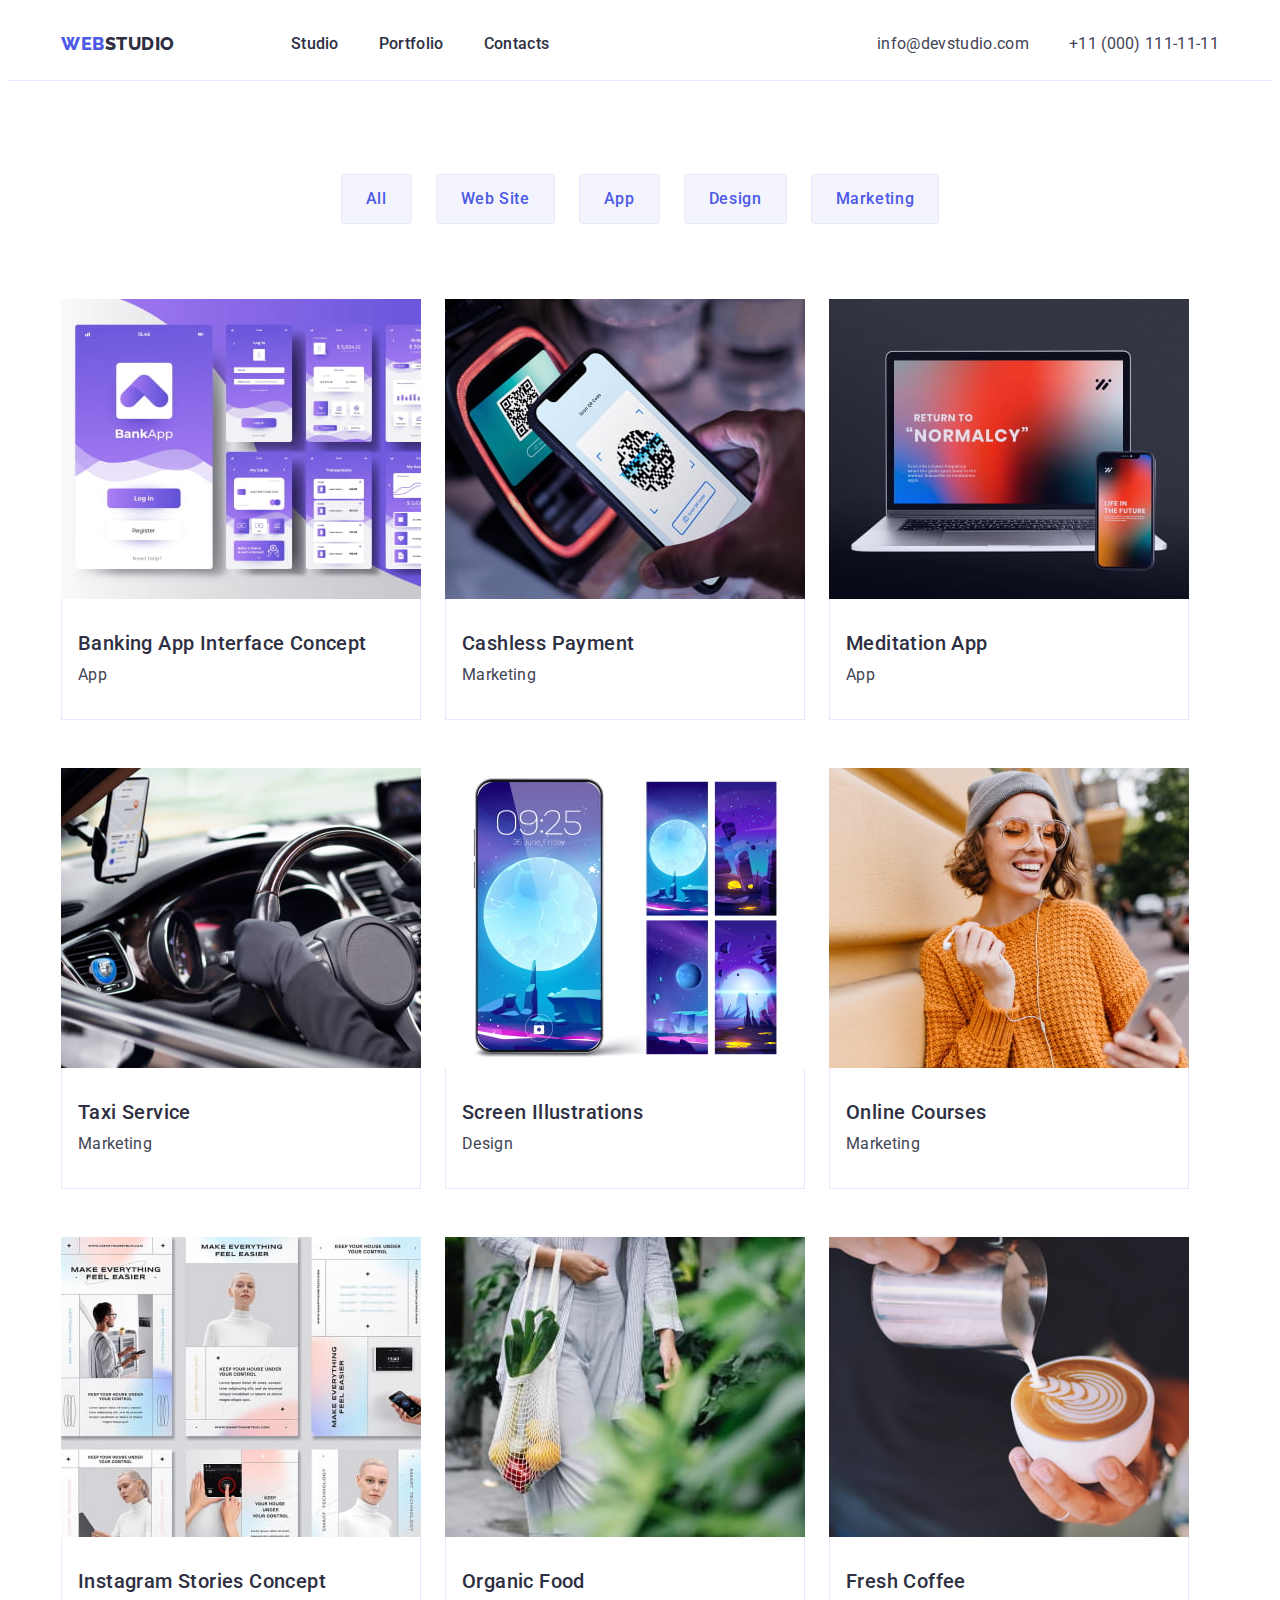
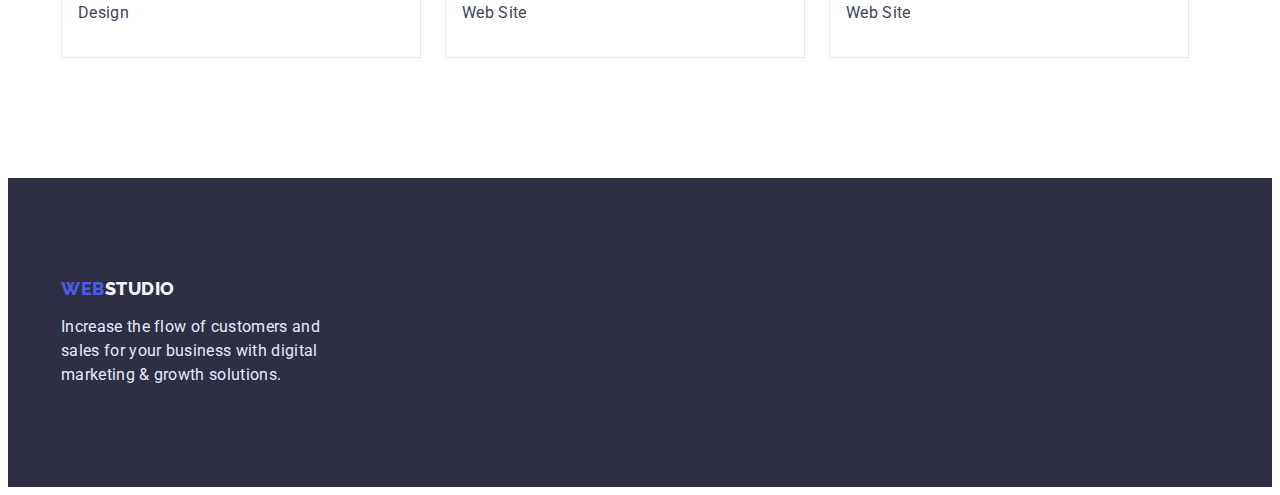
==== portfolio.html @ 3e779978 "Initial commit" ====
<!DOCTYPE html>
<html lang="en">
  <head>
    <meta charset="UTF-8" />
    <meta http-equiv="X-UA-Compatible" content="IE=edge" />
    <meta name="viewport" content="width=device-width, initial-scale=1.0" />
    <title>Document</title>

    <link rel="preconnect" href="https://fonts.googleapis.com" />
    <link rel="preconnect" href="https://fonts.gstatic.com" crossorigin />
    <link
      href="https://fonts.googleapis.com/css2?family=Raleway:wght@800&family=Roboto:wght@400;500;700&display=swap"
      rel="stylesheet"
    />
    <link
      rel="stylesheet"
      href="https://cdnjs.cloudflare.com/ajax/libs/modern-normalize/1.1.0/modern-normalize.min.css"
      integrity="sha512-wpPYUAdjBVSE4KJnH1VR1HeZfpl1ub8YT/NKx4PuQ5NmX2tKuGu6U/JRp5y+Y8XG2tV+wKQpNHVUX03MfMFn9Q=="
      crossorigin="anonymous"
      referrerpolicy="no-referrer"
    />
    <link rel="stylesheet" href="./css/styles.css" />
  </head>
  <body>
    <!-- header -->
    <header class="header">
      <div class="container header-container">
        <nav class="list header-nav">
          <a href="./index.html" class="header-logo link"
            >Web<span class="header-logo-span link">Studio</span></a
          >

          <ul class="list header-nav">
            <li class="header-item">
              <a href="./index.html" class="header-link-text link">Studio</a>
            </li>

            <li class="header-item">
              <a href="./portfolio.html" class="header-link-text link"> Portfolio</a>
            </li>

            <li class="header-item">
              <a href="" class="header-link-text link"> Contacts</a>
            </li>
          </ul>
        </nav>

        <address class="list header-address">
          <ul class="list address-menu">
            <li>
              <a
                href="mailto:info@devstudio.com"
                class="link header-contacts link-color"
                >info@devstudio.com</a
              >
            </li>
            <li>
              <a
                href="tel:+110001111111"
                class="link header-contacts link-color"
                >+11 (000) 111-11-11</a
              >
            </li>
          </ul>
        </address>
      </div>
    </header>
    <main>
      <section class="porftolio-section">
        <div class="container">
          <h1 class="visually-hidden">Portfolio</h1>

          <ul class="list btn-container">
            <li>
              <button type="button" class="btn">All</button>
            </li>
            <li>
              <button type="button" class="btn">Web Site</button>
            </li>
            <li>
              <button type="button" class="btn">App</button>
            </li>
            <li>
              <button type="button" class="btn">Design</button>
            </li>
            <li>
              <button type="button" class="btn">Marketing</button>
            </li>
          </ul>

          <ul class="list photo-container">
            <li class="border">
              <a href="" class="link">
                <img
                  src="./images/section-one-photo.jpg"
                  alt=" App"
                  width="360"
                  height="300"
                />
                <div class="bottom-text">
                  <h2 class="photo-text">Banking App Interface Concept</h2>
                  <p class="photo-comment">App</p>
                </div>
              </a>
            </li>
            <li class="border">
              <a href="" class="link">
                <img
                  src="./images/section-one-photo-t.jpg"
                  alt="Payment"
                  width="360"
                  height="300"
                />
                <div class="bottom-text">
                  <h2 class="photo-text">Cashless Payment</h2>
                  <p class="photo-comment">Marketing</p>
                </div>
              </a>
            </li>
            <li class="border">
              <a href="" class="link">
                <img
                  src="./images/section-one-photo-l.jpg"
                  alt="App"
                  width="360"
                  height="300"
                />
                <div class="bottom-text">
                  <h2 class="photo-text">Meditation App</h2>
                  <p class="photo-comment">App</p>
                </div>
              </a>
            </li>
            <li class="border">
              <a href="" class="link">
                <img
                  src="./images/section-two-photo.jpg"
                  alt="Taxi Service"
                  width="360"
                  height="300"
                />
                <div class="bottom-text">
                  <h2 class="photo-text">Taxi Service</h2>
                  <p class="photo-comment">Marketing</p>
                </div>
              </a>
            </li>
            <li class="border">
              <a href="" class="link">
                <img
                  src="./images/section-two-photo-t.jpg"
                  alt="Design"
                  width="360"
                  height="300"
                />
                <div class="bottom-text">
                  <h2 class="photo-text">Screen Illustrations</h2>
                  <p class="photo-comment">Design</p>
                </div>
              </a>
            </li>
            <li class="border">
              <a href="" class="link">
                <img
                  src="./images/section-two-photo-l.jpg"
                  alt="Online Courses"
                  width="360"
                  height="300"
                />
                <div class="bottom-text">
                  <h2 class="photo-text">Online Courses</h2>
                  <p class="photo-comment">Marketing</p>
                </div>
              </a>
            </li>
            <li class="border">
              <a href="" class="link">
                <img
                  src="./images/section-last-o.jpg"
                  alt="Instagram Stories"
                  width="360"
                  height="300"
                />
                <div class="bottom-text">
                  <h2 class="photo-text">Instagram Stories Concept</h2>
                  <p class="photo-comment">Design</p>
                </div>
              </a>
            </li>
            <li class="border">
              <a href="" class="link">
                <img
                  src="./images/section-last-photo-lemons.jpg"
                  alt="Web Site"
                  width="360"
                  height="300"
                />
                <div class="bottom-text">
                  <h2 class="photo-text">Organic Food</h2>
                  <p class="photo-comment">Web Site</p>
                </div>
              </a>
            </li>
            <li class="border">
              <a href="" class="link">
                <img
                  src="./images/section-last-l.jpg"
                  alt="Fresh Coffee"
                  width="360"
                  height="300"
                />
                <div class="bottom-text">
                  <h2 class="photo-text">Fresh Coffee</h2>
                  <p class="photo-comment">Web Site</p>
                </div>
              </a>
            </li>
          </ul>
        </div>
      </section>
    </main>
    <!-- footer  -->
    <footer class="footer">
      <div class="footer-container container">
        <a href="./index.html" class="footer-logo link"
          >Web<span class="footer-span">Studio</span></a
        >
        <p class="footer-comment">
          Increase the flow of customers and sales for your business with
          digital marketing & growth solutions.
        </p>
      </div>
    </footer>
  </body>
</html>
---- css/styles.css ----
:root {
  --white: #ffffff;
  --iris: #4d5ae5;
  --navy-blue: #2e2f42;
  --ocean: #404bbf;
  --f4f4fd: #f4f4fd;
  --e7e9fc: #e7e9fc;
  --gray: #434455;
}
/* ------------------------------------------------- инструменты------------------------------------------------------------ */
h1,
h2,
h3,
h4,
h5,
h6,
p,
ul {
  margin: 0px;
}
ul {
  padding-left: 0px;
}
img {
  display: block;
}
.visually-hidden {
  position: absolute;
  width: 1px;
  height: 1px;
  margin: -1px;
  border: 0;
  padding: 0;

  white-space: nowrap;
  clip-path: inset(100%);
  clip: rect(0 0 0 0);
  overflow: hidden;
}
.link {
  text-decoration: none;
}
.list {
  list-style-type: none;
}
/*-------------------------------------------------- body------------------------------------------------------------------- */
body {
  background-color: var(--white);
  font-family: "Roboto", sans-serif;
  color: var(--gray);
}
/*-------------------------------------------------- header------------------------------------------------------------------- */
.header {
  border-bottom: 1px solid var(--e7e9fc);
  /* outline: 5px solid teal; */
}
.header-container {
  display: flex;
  align-items: center;
}
.header-logo {
  margin-right: 76px;
  align-items: center;
  font-family: "Raleway", sans-serif;
  font-style: normal;
  font-weight: 800;
  font-size: 18px;
  line-height: 1.17;
  text-transform: uppercase;
  letter-spacing: 0.03em;
  color: var(--iris);
}
.header-logo-span {
  color: var(--navy-blue);
}


.header-link-text
{
  
  display: block;
  padding-top: 24px;
  padding-bottom: 24px;
  font-weight: 500;
  font-size: 16px;
  line-height: 1.5;
  letter-spacing: 0.02em;
  color: var(--navy-blue);

}
.header-contacts {
  letter-spacing: 0.02em;
  font-weight: 400;
  font-size: 16px;
  line-height: 1.5;
  color: var(--gray);
}
.link-color {
  color: var(--gray);
}
.header-text:hover {
  color: var(--ocean);
}
.header-text:focus {
  color: var(--ocean);
}
.header-contacts:hover {
  color: var(--ocean);
}
.header-contacts:focus {
  color: var(--ocean);
}

.link-header {
  /* background-color: tomato; */
}

.header-nav{
   gap: 40px;
  align-items: center;
  display: flex;
  color: var(--navy-blue);
}
.address-menu {
  gap: 40px;
  display: flex;
  align-items: center;
  color: var(--navy-blue);
}

.header-nav :hover , 
.header-nav :focus
{
  color: var(--ocean);
}
.header-address {
  margin-left: auto;
  font-family: "Roboto", sans-serif;
  font-style: normal;
  color: var(--gray);
}
/*-------------------------------------------------- section1------------------------------------------------------------------- */
.hero-section {
  padding-top: 188px;
  padding-bottom: 188px;
  text-align: center;
  background: var(--navy-blue);
}
.hero-text-title {
  width: 496px;
  margin-left: auto;
  margin-right: auto;
  margin-bottom: 48px;

  font-weight: 700;
  font-size: 56px;
  line-height: 1.07;
  letter-spacing: 0.02em;
  color: var(--white);
}
.hero-btn {
  border-radius: 4px;
  border-color: transparent;
  padding: 16px 32px;
  align-items: center;
  background-color: var(--iris);
  font-family: "Roboto", sans-serif;
  font-style: normal;
  font-weight: 500;
  font-size: 16px;
  line-height: 1.5;
  letter-spacing: 0.04em;
  color: var(--white);
  cursor: pointer;
}
.hero-btn:hover {
  background-color: var(--ocean);
  cursor: pointer;
}
.hero-btn:focus {
  background-color: var(--ocean);
}

/*-------------------------------------------------- section2------------------------------------------------------------------- */
.about-hero {
  /* outline: 4px solid orange; */
  padding-top: 120px;
  padding-bottom: 120px;
}
.about-hero .list {
  display: flex;
  gap: 24px;
}
.caption-list {
  flex-basis: calc((100%-3 * 24) / 4);
}
.caption-texts {
  margin-bottom: 8px;
  font-weight: 500;
  font-size: 20px;
  line-height: 1.2;
  letter-spacing: 0.02em;
  color: var(--navy-blue);
}
.caption-comment {
  font-weight: 400;
  font-size: 16px;
  line-height: 1.5;
  letter-spacing: 0.02em;
  color: var(--gray);
}
/*-------------------------------------------------- section3------------------------------------------------------------------- */
.work-hero-caption {
  font-weight: 700;
  font-size: 36px;
  line-height: 1.11;
  text-align: center;
  letter-spacing: 0.02em;
  text-transform: capitalize;
  color: var(--navy-blue);
}
/*-------------------------------------------------- section4------------------------------------------------------------------- */
.hero-team {
  padding-top: 120px;
  padding-bottom: 120px;
  background-color: var(--f4f4fd);
}
.hero-team .list {
  display: flex;
  gap: 24px;
}

.team-caption {
  margin-bottom: 72px;
  font-weight: 700;
  font-size: 36px;
  line-height: 1.11;
  text-align: center;
  letter-spacing: 0.02em;
  text-transform: capitalize;
  color: var(--navy-blue);
}
.our-employees {
  text-align: center;
  margin-top: 32px;
  margin-bottom: 8px;
  font-weight: 500;
  font-size: 20px;
  line-height: 1.2;
  text-align: center;
  letter-spacing: 0.02em;
  color: var(--navy-blue);
}
.empl-comment {
  font-size: 16px;
  line-height: 1.5;
  text-align: center;
  letter-spacing: 0.02em;
  color: var(--gray);
}
/*-------------------------------------------------- section4------------------------------------------------------------------- */
.hero-li {
  padding-bottom: 32px;
  background-color: var(--white);
  border-radius: 0px 0px 4px 4px;
}
.footer {
  /* outline: 4px solid tomato; */
  padding-top: 100px;
  padding-bottom: 100px;
  background-color: var(--navy-blue);
}
.footer-logo {
  font-family: "Raleway", sans-serif;
  font-style: normal;
  font-weight: 800;
  font-size: 18px;
  line-height: 1.17;

  letter-spacing: 0.03em;
  text-transform: uppercase;
  color: var(--iris);
}
.footer-span {
  color: var(--f4f4fd);
}
.footer-comment {
  width: 264px;
  text-align: start;
  margin-top: 16px;
  font-size: 16px;
  line-height: 1.5;
  letter-spacing: 0.02em;
  color: var(--e7e9fc);
}
/*-------------------------------------------------- portfolio------------------------------------------------------------------- */
.photo-text {
  text-align: start;
  margin-bottom: 8px;
  font-weight: 500;
  font-size: 20px;
  line-height: 1.2;
  letter-spacing: 0.02em;
  color: var(--navy-blue);
}
.photo-comment {
  font-size: 16px;
  line-height: 1.5;
  letter-spacing: 0.02em;
  color: #434455;
}
.btn {
  border-radius: 4px;
  border: 1px solid #e7e9fc;
  padding: 12px 24px;

  font-family: "Roboto", sans-serif;
  font-style: normal;
  font-weight: 500;
  font-size: 16px;
  line-height: 1.5;

  letter-spacing: 0.04em;
  color: var(--iris);
  cursor: pointer;
  background-color: var(--f4f4fd);
}
.btn:hover {
  border-color: transparent;
  color: var(--white);
  background-color: var(--ocean);
}
.btn:focus {
  border-color: transparent;
  color: var(--white);
  background-color: var(--ocean);
}
/* --------------------------------------------------------Геометрия---------------------------------------------------------------------- */

.container {
  margin: 0 auto;
  width: 1158px;
  padding-left: 15px;
  padding-right: 15px;
}

.section-container {
  /* outline: 2px solid brown; */
}
.work-hero .list {
  display: flex;
  margin-top: 72px;

  gap: 24px;
}

.work-hero {
  padding-bottom: 120px;
  /* outline: 4px solid tomato; */
}
/* .hero-team {
  outline: 4px solid tomato;
} */

/* portfolio */
.photo-container {
  display: flex;
  gap: 48px 24px;
  flex-wrap: wrap;
  /* outline: 4px solid tomato; */
}
.btn-container {
  /* outline: 4px solid tomato; */
  justify-content: center;
  display: flex;
  gap: 24px;

  margin-bottom: 75px;
  align-items: center;
}
.bottom-text {
  padding-top: 32px;
  padding-bottom: 32px;
  padding-right: 16px;
  padding-left: 16px;
  border: 1px solid var(--e7e9fc);
  border-top: none;
}
.porftolio-section {
  padding-bottom: 120px;
  padding-top: 93px;
}
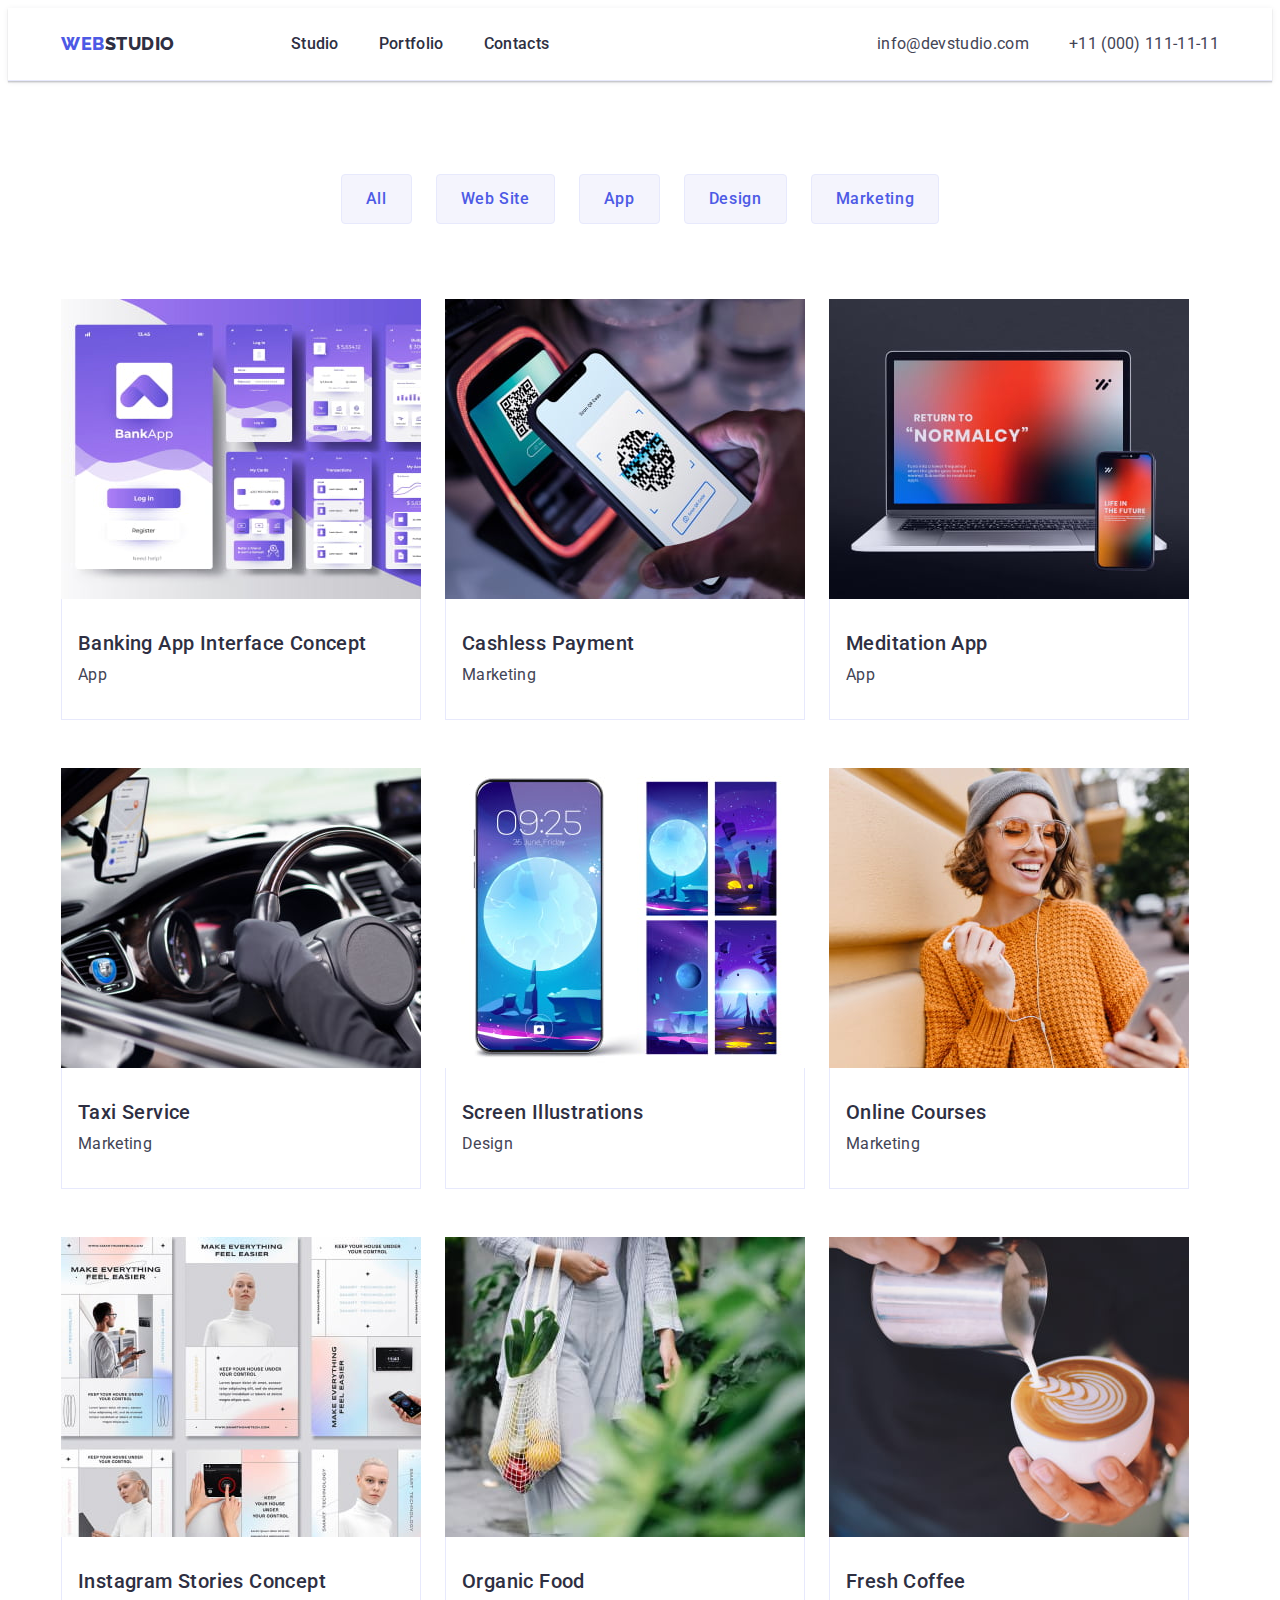
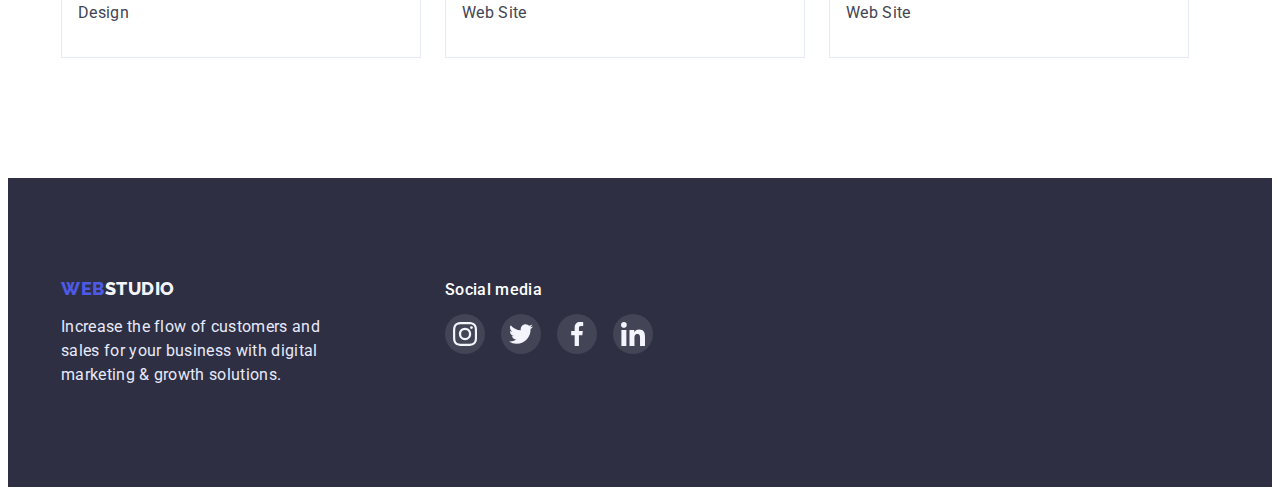
==== commit 1412fea0: "commite" ====
--- a/portfolio.html
+++ b/portfolio.html
@@ -90,7 +90,7 @@
 
           <ul class="list photo-container">
             <li class="border">
-              <a href="" class="link">
+              <a href="" class="link photo-link">
                 <img
                   src="./images/section-one-photo.jpg"
                   alt=" App"
@@ -104,7 +104,7 @@
               </a>
             </li>
             <li class="border">
-              <a href="" class="link">
+              <a href="" class="link photo-link">
                 <img
                   src="./images/section-one-photo-t.jpg"
                   alt="Payment"
@@ -118,7 +118,7 @@
               </a>
             </li>
             <li class="border">
-              <a href="" class="link">
+              <a href="" class="link photo-link">
                 <img
                   src="./images/section-one-photo-l.jpg"
                   alt="App"
@@ -132,7 +132,7 @@
               </a>
             </li>
             <li class="border">
-              <a href="" class="link">
+              <a href="" class="link photo-link">
                 <img
                   src="./images/section-two-photo.jpg"
                   alt="Taxi Service"
@@ -146,7 +146,7 @@
               </a>
             </li>
             <li class="border">
-              <a href="" class="link">
+              <a href="" class="link photo-link">
                 <img
                   src="./images/section-two-photo-t.jpg"
                   alt="Design"
@@ -160,7 +160,7 @@
               </a>
             </li>
             <li class="border">
-              <a href="" class="link">
+              <a href="" class="link photo-link">
                 <img
                   src="./images/section-two-photo-l.jpg"
                   alt="Online Courses"
@@ -174,7 +174,7 @@
               </a>
             </li>
             <li class="border">
-              <a href="" class="link">
+              <a href="" class="link photo-link">
                 <img
                   src="./images/section-last-o.jpg"
                   alt="Instagram Stories"
@@ -188,7 +188,7 @@
               </a>
             </li>
             <li class="border">
-              <a href="" class="link">
+              <a href="" class="link photo-link">
                 <img
                   src="./images/section-last-photo-lemons.jpg"
                   alt="Web Site"
@@ -202,7 +202,7 @@
               </a>
             </li>
             <li class="border">
-              <a href="" class="link">
+              <a href="" class="link photo-link">
                 <img
                   src="./images/section-last-l.jpg"
                   alt="Fresh Coffee"
@@ -219,17 +219,52 @@
         </div>
       </section>
     </main>
-    <!-- footer  -->
-    <footer class="footer">
-      <div class="footer-container container">
-        <a href="./index.html" class="footer-logo link"
-          >Web<span class="footer-span">Studio</span></a
-        >
-        <p class="footer-comment">
-          Increase the flow of customers and sales for your business with
-          digital marketing & growth solutions.
-        </p>
+   <!-- footer  -->
+   <footer class="footer">
+    <div class="footer-container container">
+      <div>
+      <a href="./index.html" class="footer-logo link"
+        >Web<span class="footer-span">Studio</span></a
+      >
+      <p class="footer-comment">
+        Increase the flow of customers and sales for your business with
+        digital marketing & growth solutions.
+      </p>
+    </div>
+      <div class="social-media-container">
+        <p class="our-social-media">Social media</p>
+        <ul class="list social-media-list">
+          <li class="link">
+            <a class="footer-social-media-link" href="">
+              <svg class="footer-social">
+                <use href="./images/symbol-defs.svg#icon-instagram-2"></use>
+              </svg>
+            </a>
+          </li>
+          <li class="link">
+            <a class="footer-social-media-link" href="">
+              <svg class="footer-social">
+                <use href="./images/symbol-defs.svg#icon-twitter-1"></use>
+              </svg>
+            </a>
+          </li>
+          <li class="link">
+            <a class="footer-social-media-link" href="">
+              <svg class="footer-social">
+                <use href="./images/symbol-defs.svg#icon-facebook-1"></use>
+              </svg>
+            </a>
+          </li>
+          <li class="link">
+            <a class="footer-social-media-link" href="">
+              <svg class="footer-social">
+                <use href="./images/symbol-defs.svg#icon-linkedin-1"></use>
+              </svg>
+            </a>
+          </li>
+        </ul>
       </div>
-    </footer>
+    </div>
+  </footer>
   </body>
 </html>
--- a/css/styles.css
+++ b/css/styles.css
@@ -6,6 +6,8 @@
   --f4f4fd: #f4f4fd;
   --e7e9fc: #e7e9fc;
   --gray: #434455;
+  --light-slate: #8e8f99;
+  --green: #31d0aa;
 }
 /* ------------------------------------------------- инструменты------------------------------------------------------------ */
 h1,
@@ -43,6 +45,15 @@
 .list {
   list-style-type: none;
 }
+.icon-options {
+  margin-bottom: 8px;
+  display: flex;
+  align-items: center;
+  justify-content: center;
+  height: 112px;
+  background-color: var(--f4f4fd);
+  border-radius: 4px;
+}
 /*-------------------------------------------------- body------------------------------------------------------------------- */
 body {
   background-color: var(--white);
@@ -52,6 +63,8 @@
 /*-------------------------------------------------- header------------------------------------------------------------------- */
 .header {
   border-bottom: 1px solid var(--e7e9fc);
+  box-shadow: 0px 2px 1px rgba(46, 47, 66, 0.08),
+    0px 1px 1px rgba(46, 47, 66, 0.16), 0px 1px 6px rgba(46, 47, 66, 0.08);
   /* outline: 5px solid teal; */
 }
 .header-container {
@@ -74,10 +87,7 @@
   color: var(--navy-blue);
 }
 
-
-.header-link-text
-{
-  
+.header-link-text {
   display: block;
   padding-top: 24px;
   padding-bottom: 24px;
@@ -86,7 +96,6 @@
   line-height: 1.5;
   letter-spacing: 0.02em;
   color: var(--navy-blue);
-
 }
 .header-contacts {
   letter-spacing: 0.02em;
@@ -115,8 +124,8 @@
   /* background-color: tomato; */
 }
 
-.header-nav{
-   gap: 40px;
+.header-nav {
+  gap: 40px;
   align-items: center;
   display: flex;
   color: var(--navy-blue);
@@ -128,9 +137,8 @@
   color: var(--navy-blue);
 }
 
-.header-nav :hover , 
-.header-nav :focus
-{
+.header-nav :hover,
+.header-nav :focus {
   color: var(--ocean);
 }
 .header-address {
@@ -141,10 +149,19 @@
 }
 /*-------------------------------------------------- section1------------------------------------------------------------------- */
 .hero-section {
+  margin: 0 auto;
   padding-top: 188px;
   padding-bottom: 188px;
   text-align: center;
-  background: var(--navy-blue);
+  background-image: linear-gradient(
+      rgba(46, 47, 66, 0.7),
+      rgba(46, 47, 66, 0.7)
+    ),
+    url(../images/backgruond-img-sectionone.jpg);
+  background-size: cover;
+  width: 1440px;
+  background-repeat: no-repeat;
+  background-position: center;
 }
 .hero-text-title {
   width: 496px;
@@ -172,6 +189,7 @@
   letter-spacing: 0.04em;
   color: var(--white);
   cursor: pointer;
+  box-shadow: 0px 4px 4px rgba(0, 0, 0, 0.15);
 }
 .hero-btn:hover {
   background-color: var(--ocean);
@@ -228,6 +246,7 @@
 .hero-team .list {
   display: flex;
   gap: 24px;
+  justify-content: center;
 }
 
 .team-caption {
@@ -247,16 +266,17 @@
   font-weight: 500;
   font-size: 20px;
   line-height: 1.2;
+
+  letter-spacing: 0.02em;
+  color: var(--navy-blue);
+}
+.empl-comment {
   text-align: center;
-  letter-spacing: 0.02em;
-  color: var(--navy-blue);
-}
-.empl-comment {
-  font-size: 16px;
-  line-height: 1.5;
-  text-align: center;
+  font-size: 16px;
+  line-height: 1.5;
   letter-spacing: 0.02em;
   color: var(--gray);
+  margin-bottom: 8px;
 }
 /*-------------------------------------------------- section4------------------------------------------------------------------- */
 .hero-li {
@@ -325,16 +345,15 @@
   cursor: pointer;
   background-color: var(--f4f4fd);
 }
-.btn:hover {
-  border-color: transparent;
-  color: var(--white);
-  background-color: var(--ocean);
-}
+.btn:hover,
 .btn:focus {
   border-color: transparent;
   color: var(--white);
   background-color: var(--ocean);
-}
+  box-shadow: 0px 3px 1px rgba(0, 0, 0, 0.1), 0px 2px 1px rgba(0, 0, 0, 0.08),
+    0px 2px 2px rgba(0, 0, 0, 0.12);
+}
+
 /* --------------------------------------------------------Геометрия---------------------------------------------------------------------- */
 
 .container {
@@ -386,7 +405,116 @@
   border: 1px solid var(--e7e9fc);
   border-top: none;
 }
+
 .porftolio-section {
   padding-bottom: 120px;
   padding-top: 93px;
 }
+.social-logos {
+  display: flex;
+  gap: 24px;
+}
+/* .social-circles{
+  align-items: center;
+} */
+.team-social-link {
+  display: flex;
+  align-items: center;
+  justify-content: center;
+  width: 40px;
+  height: 40px;
+  background-color: var(--iris);
+  border-radius: 50%;
+}
+.team-social-link:hover,
+.team-social-link:focus {
+  background-color: var(--ocean);
+}
+.team-social-media {
+  width: 16px;
+  height: 16px;
+}
+/* --------------------------------------------------------customers------------------------------------ */
+.our-customers-sections {
+  padding-top: 130px;
+  padding-bottom: 120px;
+}
+.customers-title {
+  text-align: center;
+  margin-bottom: 72px;
+  font-weight: 700;
+  font-size: 36px;
+  line-height: 1.11;
+  letter-spacing: 0.02em;
+  color: var(--navy-blue);
+}
+.customers-list {
+  display: flex;
+  gap: 24px;
+}
+.customers-size {
+  flex-basis: calc((100%-120) / 6);
+}
+.customers-link {
+  display: flex;
+  justify-content: center;
+  align-items: center;
+  border: 1px solid var(--light-slate);
+  border-radius: 4px;
+  height: 88px;
+}
+.customers-link:hover .our-customers-logo,
+.customers-link:focus .our-customers-logo {
+  fill: var(--ocean);
+}
+.customers-link:hover,
+.customers-link:focus {
+  border-color: var(--ocean);
+}
+.our-customers-logo {
+  fill: var(--light-slate);
+  width: 104px;
+  height: 56px;
+}
+
+.our-social-media {
+  margin-bottom: 12px;
+  font-weight: 500;
+  font-size: 16px;
+  line-height: 1.5;
+  letter-spacing: 0.02em;
+  color: var(--white);
+}
+.footer-social {
+  width: 24px;
+  height: 24px;
+}
+.footer-container {
+  display: flex;
+  gap: 120px;
+}
+.social-media-list {
+  display: flex;
+  gap: 16px;
+}
+.footer-social-media-link {
+  display: flex;
+  align-items: center;
+  justify-content: center;
+  width: 40px;
+  height: 40px;
+  background-color: rgba(255, 255, 255, 0.1);
+  border-radius: 50%;
+}
+.footer-social-media-link:hover,
+.footer-social-media-link:focus {
+  background-color: var(--green);
+}
+.photo-link {
+  display: block;
+}
+.photo-link:hover,
+.photo-link:focus {
+  box-shadow: 0px 1px 6px rgba(46, 47, 66, 0.08),
+    0px 1px 1px rgba(46, 47, 66, 0.16), 0px 2px 1px rgba(46, 47, 66, 0.08);
+}
